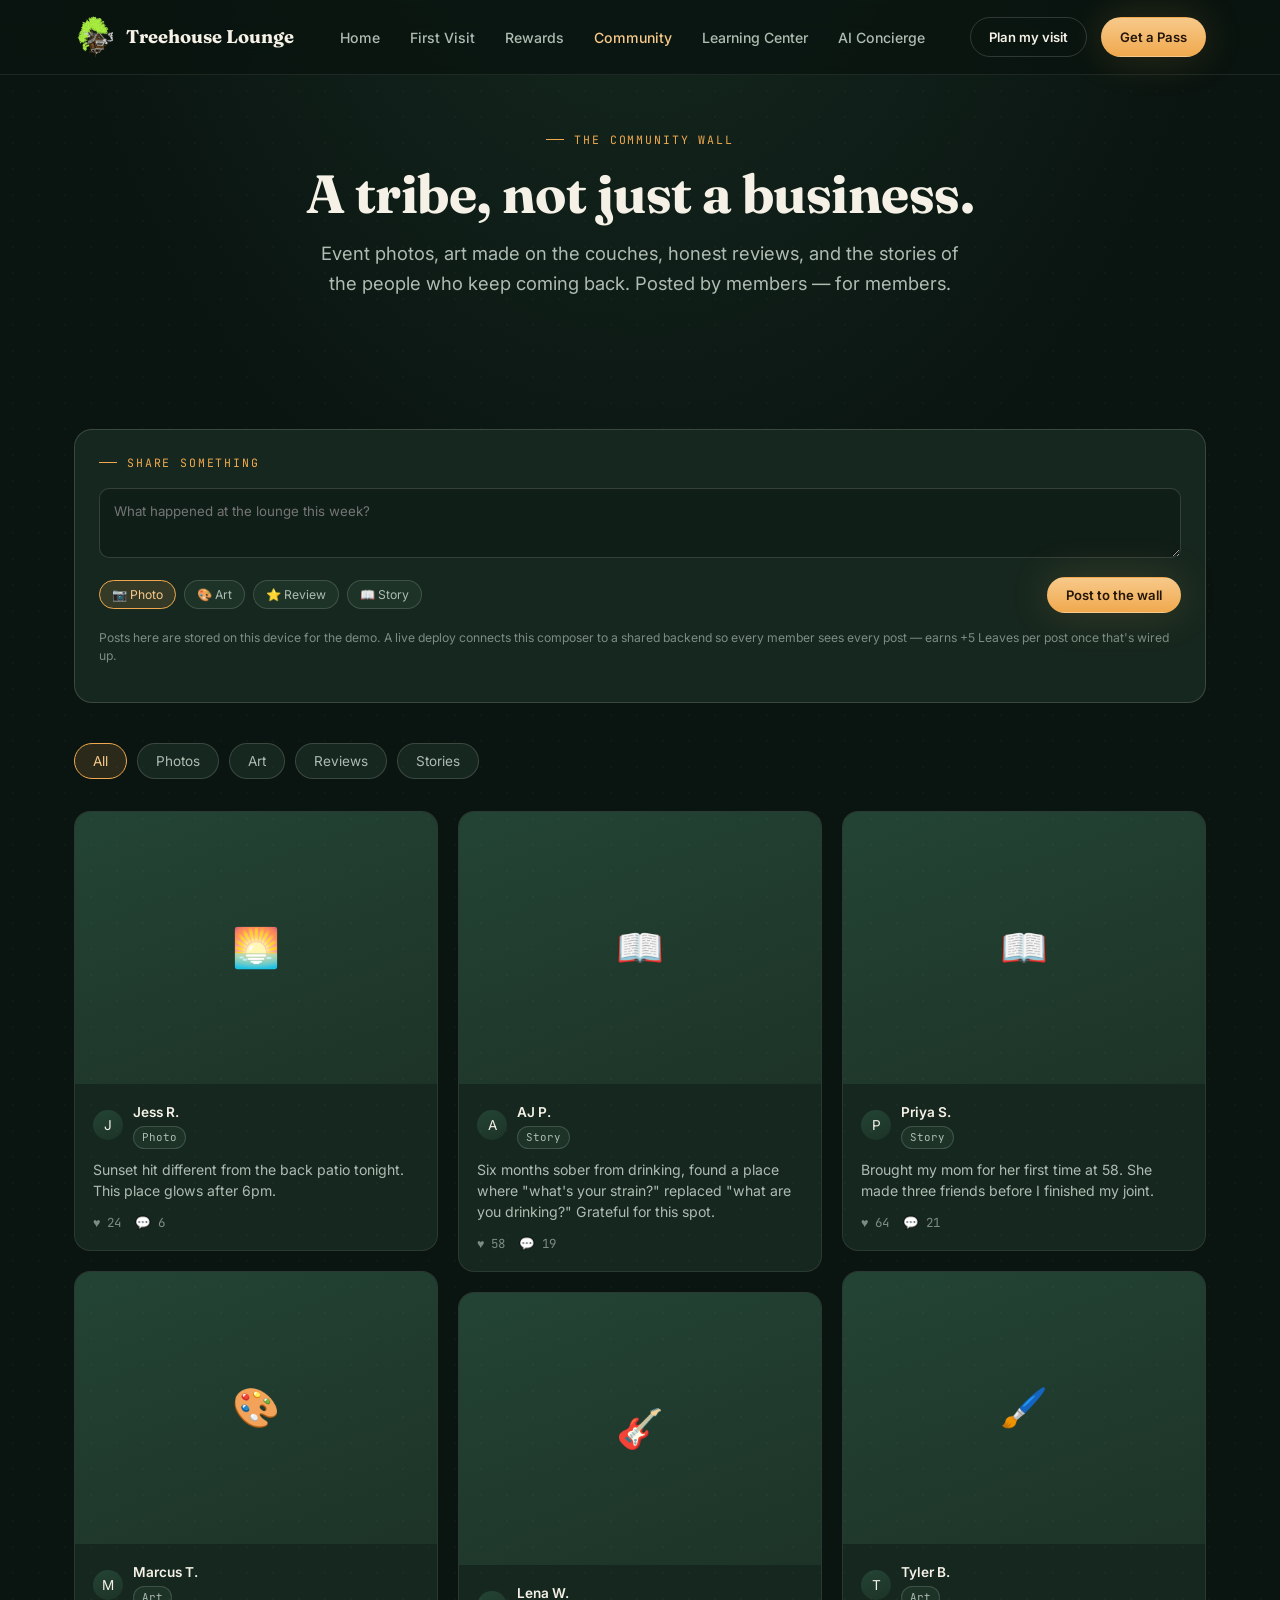
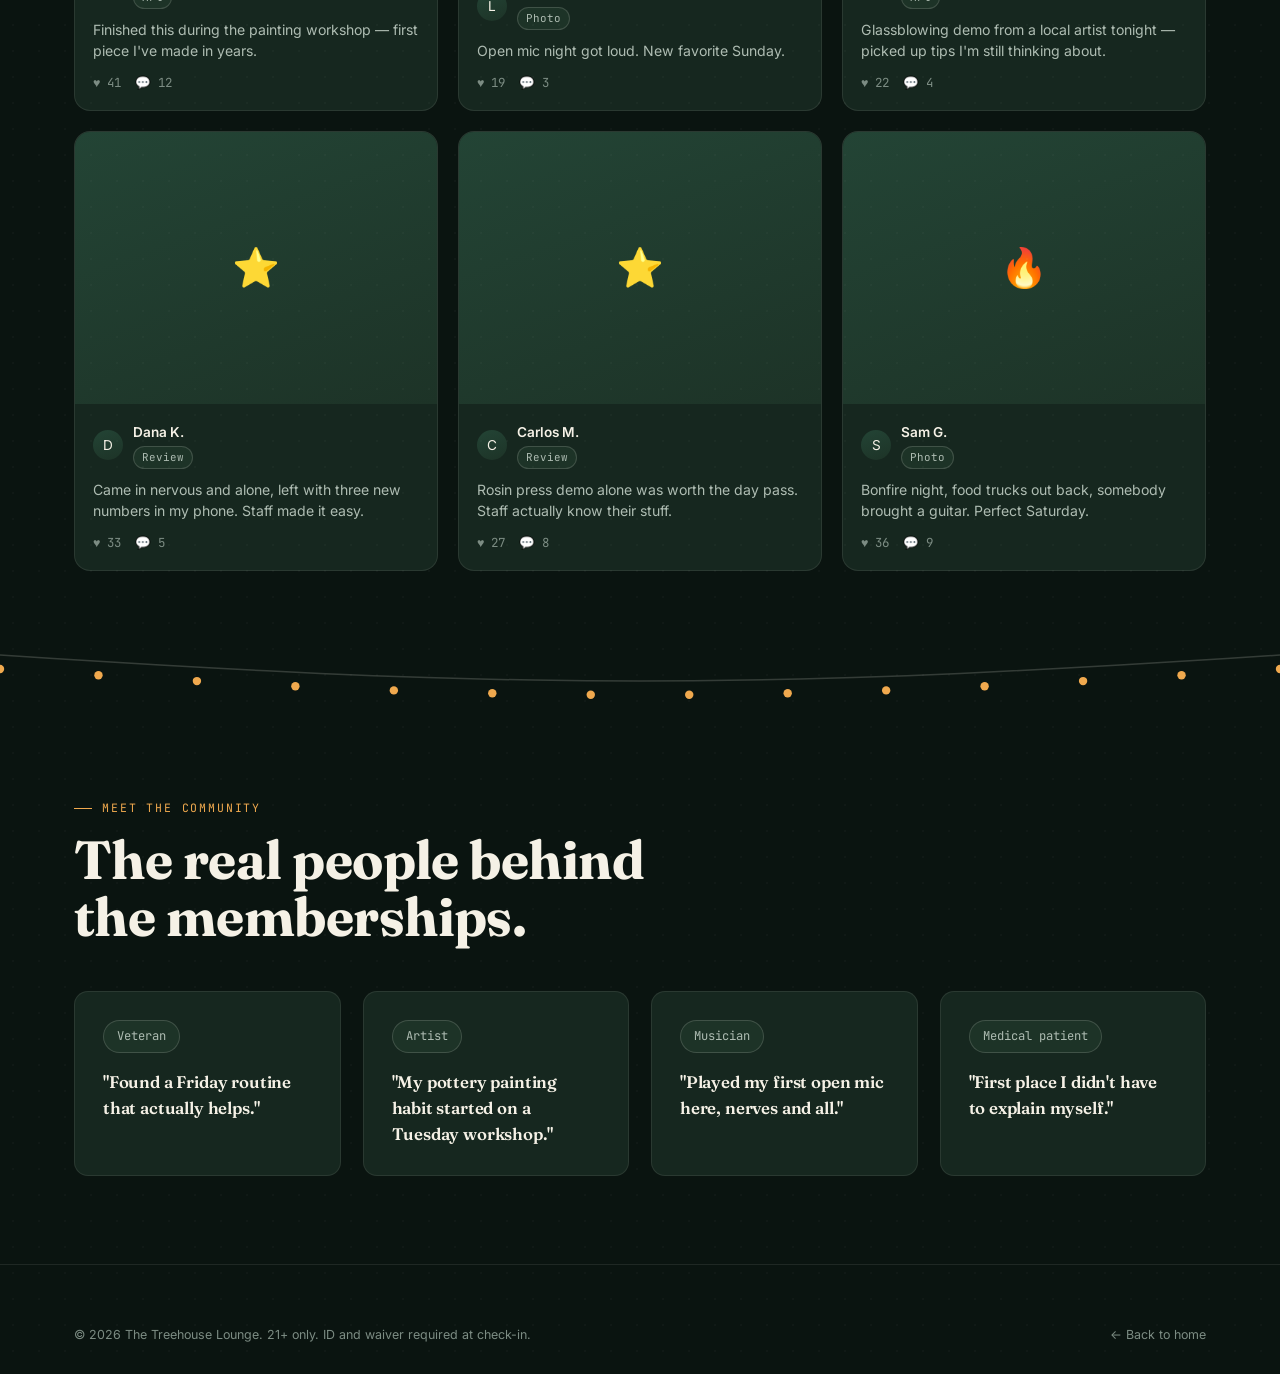
==== community.html @ f5240e6f "Add files via upload" ====
<!DOCTYPE html>
<html lang="en">
<head>
<meta charset="UTF-8">
<meta name="viewport" content="width=device-width, initial-scale=1.0">
<title>Community Wall — Meet the Treehouse Regulars | The Treehouse Lounge</title>
<meta name="description" content="Photos, art, reviews, and stories from the Treehouse Lounge community. See what members are sharing — and add your own.">
<link rel="canonical" href="https://treehousemo.com/community.html">
<meta property="og:title" content="Community Wall — Meet the Treehouse Regulars | The Treehouse Lounge">
<meta property="og:description" content="Photos, art, reviews, and stories from the Treehouse Lounge community. See what members are sharing — and add your own.">
<meta property="og:image" content="https://treehousemo.com/logo-full.png">
<meta property="og:url" content="https://treehousemo.com/community.html">
<meta property="og:type" content="website">
<meta name="twitter:card" content="summary_large_image">
<link rel="icon" type="image/png" href="favicon-32.png">
<link rel="apple-touch-icon" href="favicon-180.png">
<link rel="stylesheet" href="styles.css">
<style>
  .filter-row{display:flex; gap:10px; flex-wrap:wrap; margin-bottom:32px;}
  .filter-row button{padding:9px 18px; border-radius:999px; background:var(--surface-2); border:1px solid var(--line-strong); color:var(--sage); font-size:.85rem;}
  .filter-row button.active{background:var(--amber-dim); border-color:var(--amber); color:var(--amber-soft);}
  .wall-masonry{columns:3 280px; column-gap:20px;}
  .wall-post{break-inside:avoid; margin-bottom:20px; background:var(--surface-2); border:1px solid var(--line); border-radius:16px; overflow:hidden;}
  .wall-post .media{aspect-ratio:4/3; display:flex; align-items:center; justify-content:center; font-size:2.4rem;}
  .wall-post .body{padding:18px;}
  .wall-post .meta{display:flex; align-items:center; gap:10px; margin-bottom:10px;}
  .avatar{width:30px; height:30px; border-radius:50%; background:linear-gradient(160deg,var(--pine),var(--surface-3)); display:flex; align-items:center; justify-content:center; font-size:.85rem;}
  .wall-post .text{font-size:.88rem; color:var(--sage); line-height:1.5;}
  .wall-post .stats{display:flex; gap:14px; margin-top:12px; font-size:.78rem; color:var(--sage-dim); font-family:var(--f-mono);}
  .composer{background:var(--surface-2); border:1px solid var(--line-strong); border-radius:18px; padding:24px; margin-bottom:40px;}
  .composer textarea{width:100%; background:var(--surface); border:1px solid var(--line-strong); border-radius:10px; padding:14px; color:var(--pale); font-family:var(--f-body); resize:vertical; min-height:70px;}
  .composer-row{display:flex; justify-content:space-between; align-items:center; margin-top:12px; gap:12px; flex-wrap:wrap;}
  .tag-pick{display:flex; gap:8px;}
  .tag-pick button{padding:6px 12px; border-radius:999px; background:var(--surface-3); border:1px solid var(--line-strong); color:var(--sage); font-size:.76rem;}
  .tag-pick button.sel{background:var(--amber-dim); border-color:var(--amber); color:var(--amber-soft);}
  @media (max-width:780px){.wall-masonry{columns:1 280px;}}
</style>
</head>
<body class="canopy-bg">

<nav class="site-nav">
  <div class="wrap">
    <a href="index.html" class="brand"><span class="brand-mark"><img src="logo-icon.png" alt="The Treehouse Lounge"></span> Treehouse Lounge</a>
    <ul class="nav-links">
      <li><a href="index.html">Home</a></li>
      <li><a href="first-visit.html">First Visit</a></li>
      <li><a href="rewards.html">Rewards</a></li>
      <li><a href="community.html" class="active">Community</a></li>
      <li><a href="learning.html">Learning Center</a></li>
      <li><a href="concierge.html">AI Concierge</a></li>
    </ul>
    <div class="nav-cta">
      <a href="first-visit.html" class="btn btn-ghost btn-sm">Plan my visit</a>
      <a href="index.html#memberships" class="btn btn-primary btn-sm">Get a Pass</a>
    </div>
    <button class="nav-toggle" aria-label="Menu" aria-expanded="false">☰</button>
  </div>
</nav>

<header class="section-tight">
  <div class="wrap center-col">
    <span class="eyebrow" style="justify-content:center;">The Community Wall</span>
    <h1 class="display-2 mt-16" style="max-width:20ch;">A tribe, not just a business.</h1>
    <p class="lede mt-16" style="max-width:54ch;">Event photos, art made on the couches, honest reviews, and the stories of the people who keep coming back. Posted by members — for members.</p>
  </div>
</header>

<section class="section-tight">
  <div class="wrap">

    <div class="composer" data-reveal>
      <span class="eyebrow">Share something</span>
      <textarea id="postText" placeholder="What happened at the lounge this week?" class="mt-16"></textarea>
      <div class="composer-row">
        <div class="tag-pick" id="tagPick">
          <button type="button" data-tag="Photo" class="sel">📷 Photo</button>
          <button type="button" data-tag="Art">🎨 Art</button>
          <button type="button" data-tag="Review">⭐ Review</button>
          <button type="button" data-tag="Story">📖 Story</button>
        </div>
        <button class="btn btn-primary btn-sm" id="postBtn">Post to the wall</button>
      </div>
      <p class="muted mt-16" style="font-size:.76rem;">Posts here are stored on this device for the demo. A live deploy connects this composer to a shared backend so every member sees every post — earns +5 Leaves per post once that's wired up.</p>
    </div>

    <div class="filter-row" id="filterRow">
      <button data-filter="all" class="active">All</button>
      <button data-filter="Photo">Photos</button>
      <button data-filter="Art">Art</button>
      <button data-filter="Review">Reviews</button>
      <button data-filter="Story">Stories</button>
    </div>

    <div class="wall-masonry" id="wall"></div>
  </div>
</section>

<div class="string-lights" aria-hidden="true"></div>

<!-- ============ MEMBER STORIES ============ -->
<section>
  <div class="wrap">
    <div class="section-head">
      <span class="eyebrow">Meet the community</span>
      <h2 class="display-2 mt-16">The real people behind the memberships.</h2>
    </div>
    <div class="grid grid-4">
      <div class="card" data-reveal><span class="pill">Veteran</span><h3 class="display-3 mt-16" style="font-size:1.05rem;">"Found a Friday routine that actually helps."</h3></div>
      <div class="card" data-reveal><span class="pill">Artist</span><h3 class="display-3 mt-16" style="font-size:1.05rem;">"My pottery painting habit started on a Tuesday workshop."</h3></div>
      <div class="card" data-reveal><span class="pill">Musician</span><h3 class="display-3 mt-16" style="font-size:1.05rem;">"Played my first open mic here, nerves and all."</h3></div>
      <div class="card" data-reveal><span class="pill">Medical patient</span><h3 class="display-3 mt-16" style="font-size:1.05rem;">"First place I didn't have to explain myself."</h3></div>
    </div>
  </div>
</section>

<footer>
  <div class="wrap">
    <div class="footer-bottom" style="border-top:none; padding-top:0;">
      <span>© <span data-year></span> The Treehouse Lounge. 21+ only. ID and waiver required at check-in.</span>
      <a href="index.html">← Back to home</a>
    </div>
  </div>
</footer>

<script src="main.js"></script>
<script>
(function(){
  const SEED = [
    {tag:'Photo', emoji:'🌅', name:'Jess R.', text:'Sunset hit different from the back patio tonight. This place glows after 6pm.', likes:24, comments:6},
    {tag:'Art', emoji:'🎨', name:'Marcus T.', text:'Finished this during the painting workshop — first piece I\'ve made in years.', likes:41, comments:12},
    {tag:'Review', emoji:'⭐', name:'Dana K.', text:'Came in nervous and alone, left with three new numbers in my phone. Staff made it easy.', likes:33, comments:5},
    {tag:'Story', emoji:'📖', name:'AJ P.', text:'Six months sober from drinking, found a place where "what\'s your strain?" replaced "what are you drinking?" Grateful for this spot.', likes:58, comments:19},
    {tag:'Photo', emoji:'🎸', name:'Lena W.', text:'Open mic night got loud. New favorite Sunday.', likes:19, comments:3},
    {tag:'Review', emoji:'⭐', name:'Carlos M.', text:'Rosin press demo alone was worth the day pass. Staff actually know their stuff.', likes:27, comments:8},
    {tag:'Story', emoji:'📖', name:'Priya S.', text:'Brought my mom for her first time at 58. She made three friends before I finished my joint.', likes:64, comments:21},
    {tag:'Art', emoji:'🖌️', name:'Tyler B.', text:'Glassblowing demo from a local artist tonight — picked up tips I\'m still thinking about.', likes:22, comments:4},
    {tag:'Photo', emoji:'🔥', name:'Sam G.', text:'Bonfire night, food trucks out back, somebody brought a guitar. Perfect Saturday.', likes:36, comments:9}
  ];

  let posts = JSON.parse(localStorage.getItem('th_wall_posts') || 'null') || SEED;
  let activeFilter = 'all';
  let activeTag = 'Photo';

  function save(){ localStorage.setItem('th_wall_posts', JSON.stringify(posts)); }

  function render(){
    const wall = document.getElementById('wall');
    const list = activeFilter === 'all' ? posts : posts.filter(p => p.tag === activeFilter);
    wall.innerHTML = list.map(p => `
      <div class="wall-post">
        <div class="media" style="background:linear-gradient(160deg, var(--pine), var(--surface-3));">${p.emoji}</div>
        <div class="body">
          <div class="meta"><div class="avatar">${p.name.charAt(0)}</div><div><div style="font-weight:600; font-size:.85rem;">${p.name}</div><span class="pill" style="padding:2px 8px; font-size:.68rem;">${p.tag}</span></div></div>
          <div class="text">${p.text}</div>
          <div class="stats"><span>♥ ${p.likes}</span><span>💬 ${p.comments}</span></div>
        </div>
      </div>
    `).join('');
  }

  document.getElementById('filterRow').addEventListener('click', (e) => {
    const btn = e.target.closest('button');
    if(!btn) return;
    document.querySelectorAll('#filterRow button').forEach(b => b.classList.remove('active'));
    btn.classList.add('active');
    activeFilter = btn.dataset.filter;
    render();
  });

  document.getElementById('tagPick').addEventListener('click', (e) => {
    const btn = e.target.closest('button');
    if(!btn) return;
    document.querySelectorAll('#tagPick button').forEach(b => b.classList.remove('sel'));
    btn.classList.add('sel');
    activeTag = btn.dataset.tag;
  });

  document.getElementById('postBtn').addEventListener('click', () => {
    const text = document.getElementById('postText').value.trim();
    if(!text) return;
    const emojis = {Photo:'📷', Art:'🎨', Review:'⭐', Story:'📖'};
    posts.unshift({ tag: activeTag, emoji: emojis[activeTag], name: 'You', text, likes:0, comments:0 });
    save();
    document.getElementById('postText').value = '';
    render();
  });

  render();
})();
</script>
</body>
</html>
---- styles.css ----
/* ============================================================
   THE TREEHOUSE LOUNGE — design system
   Concept: dusk in a forest canopy, string lights strung between
   branches, wood-warm lodge interior glowing against deep pine dark.
   ============================================================ */

@import url('https://fonts.googleapis.com/css2?family=Fraunces:ital,opsz,wght@0,9..144,400;0,9..144,500;0,9..144,600;0,9..144,700;0,9..144,800;0,9..144,900;1,9..144,500;1,9..144,600&family=Inter:wght@400;500;600;700;800&family=JetBrains+Mono:wght@400;500;600;700&display=swap');

:root{
  /* color */
  --void:#0a1410;
  --surface:#101e18;
  --surface-2:#16271f;
  --surface-3:#1d3327;
  --pine:#234435;
  --line:rgba(244,241,232,.09);
  --line-strong:rgba(244,241,232,.16);
  --amber:#f0a94e;
  --amber-soft:#f7c98a;
  --amber-dim:rgba(240,169,78,.14);
  --ember:#e8714a;
  --leaf:#7cb872;
  --sage:#aebcb2;
  --sage-dim:#7c8c83;
  --pale:#f5f1e6;

  /* type */
  --f-display:'Fraunces', serif;
  --f-body:'Inter', sans-serif;
  --f-mono:'JetBrains Mono', monospace;

  --radius:14px;
  --radius-sm:8px;
  --shadow-glow:0 0 40px rgba(240,169,78,.18);
}

*{box-sizing:border-box;}
html{scroll-behavior:smooth;}
body{
  margin:0;
  background:var(--void);
  color:var(--pale);
  font-family:var(--f-body);
  line-height:1.55;
  -webkit-font-smoothing:antialiased;
}
img{max-width:100%;display:block;}
a{color:inherit;text-decoration:none;}
ul{list-style:none;margin:0;padding:0;}
button{font-family:inherit;cursor:pointer;}

@media (prefers-reduced-motion: reduce){
  *{animation-duration:.001ms !important; animation-iteration-count:1 !important; transition-duration:.001ms !important; scroll-behavior:auto !important;}
}

/* background texture: a faint scatter of leaf-shaped dots, like dappled
   canopy light, used behind hero/dark sections */
.canopy-bg{
  position:relative;
  background:
    radial-gradient(ellipse 80% 50% at 50% -10%, rgba(35,68,53,.55), transparent 60%),
    var(--void);
}
.canopy-bg::before{
  content:"";
  position:absolute; inset:0;
  background-image:
    radial-gradient(rgba(244,241,232,.05) 1px, transparent 1px);
  background-size:26px 26px;
  opacity:.5;
  pointer-events:none;
}

.wrap{max-width:1180px; margin:0 auto; padding:0 24px;}

/* ---------- type ---------- */
h1,h2,h3,h4{font-family:var(--f-display); color:var(--pale); margin:0; font-weight:700; letter-spacing:-.01em;}
.display-1{font-size:clamp(2.6rem,6vw,5rem); font-weight:800; line-height:1.02; letter-spacing:-.02em;}
.display-2{font-size:clamp(2rem,4.2vw,3.4rem); font-weight:700; line-height:1.06;}
.display-3{font-size:clamp(1.5rem,2.6vw,2.1rem); font-weight:600;}
.eyebrow{
  font-family:var(--f-mono); text-transform:uppercase; letter-spacing:.16em;
  font-size:.72rem; color:var(--amber); display:flex; align-items:center; gap:10px;
}
.eyebrow::before{content:""; width:18px; height:1px; background:var(--amber);}
.lede{font-size:1.15rem; color:var(--sage); max-width:60ch; line-height:1.65;}
.mono{font-family:var(--f-mono);}
.italic-accent{font-style:italic; color:var(--amber-soft); font-weight:500;}

/* ---------- buttons ---------- */
.btn{
  display:inline-flex; align-items:center; justify-content:center; gap:8px;
  padding:14px 28px; border-radius:999px; font-weight:600; font-size:.95rem;
  border:1px solid transparent; transition:transform .2s ease, box-shadow .2s ease, background .2s ease, border-color .2s ease;
  white-space:nowrap;
}
.btn-primary{ background:linear-gradient(180deg,var(--amber-soft),var(--amber)); color:#23150a; box-shadow:var(--shadow-glow);}
.btn-primary:hover{transform:translateY(-2px); box-shadow:0 0 50px rgba(240,169,78,.3);}
.btn-ghost{background:transparent; color:var(--pale); border-color:var(--line-strong);}
.btn-ghost:hover{border-color:var(--amber); color:var(--amber-soft);}
.btn-sm{padding:9px 18px; font-size:.82rem;}
.btn-block{width:100%;}

/* ---------- nav ---------- */
.site-nav{
  position:sticky; top:0; z-index:50;
  background:rgba(10,20,16,.85); backdrop-filter:blur(14px);
  border-bottom:1px solid var(--line);
}
.site-nav .wrap{display:flex; align-items:center; justify-content:space-between; height:74px;}
.brand{display:flex; align-items:center; gap:10px; font-family:var(--f-display); font-weight:700; font-size:1.15rem; color:var(--pale);}
.brand-mark{
  width:42px; height:42px;
  display:flex; align-items:center; justify-content:center;
  flex-shrink:0;
}
.brand-mark img{width:100%; height:100%; object-fit:contain; display:block;}
.nav-links{display:flex; align-items:center; gap:30px;}
.nav-links a{font-size:.88rem; color:var(--sage); font-weight:500; transition:color .2s;}
.nav-links a:hover, .nav-links a.active{color:var(--amber-soft);}
.nav-cta{display:flex; align-items:center; gap:14px;}
.nav-toggle{display:none; background:none; border:1px solid var(--line-strong); color:var(--pale); width:42px; height:42px; border-radius:8px; align-items:center; justify-content:center;}

@media (max-width:880px){
  .nav-links{position:fixed; inset:74px 0 0 0; background:var(--void); flex-direction:column; padding:30px 24px; gap:0; transform:translateY(-110%); transition:transform .3s ease; border-top:1px solid var(--line);}
  .nav-links.open{transform:translateY(0);}
  .nav-links a{width:100%; padding:16px 0; border-bottom:1px solid var(--line); font-size:1rem;}
  .nav-toggle{display:flex;}
  .nav-cta .btn-ghost{display:none;}
}

/* ---------- string lights divider (signature element) ---------- */
.string-lights{
  position:relative; height:64px; overflow:hidden;
}
.string-lights svg{width:100%; height:100%; display:block;}
.bulb{ animation:flicker 3.4s ease-in-out infinite; transform-origin:center; }
.bulb:nth-child(odd){animation-delay:.6s;}
.bulb:nth-child(3n){animation-delay:1.3s;}
.bulb:nth-child(5n){animation-delay:2s;}
@keyframes flicker{
  0%,100%{opacity:1; filter:drop-shadow(0 0 6px rgba(240,169,78,.9));}
  50%{opacity:.55; filter:drop-shadow(0 0 2px rgba(240,169,78,.5));}
}

/* ---------- live ticker strip ---------- */
.ticker{
  border-top:1px solid var(--line); border-bottom:1px solid var(--line);
  background:var(--surface);
}
.ticker .wrap{display:flex; flex-wrap:wrap; gap:0;}
.ticker-item{
  flex:1; min-width:150px; padding:18px 20px; border-right:1px solid var(--line);
  display:flex; flex-direction:column; gap:4px;
}
.ticker-item:last-child{border-right:none;}
.ticker-label{font-family:var(--f-mono); font-size:.68rem; text-transform:uppercase; letter-spacing:.1em; color:var(--sage-dim);}
.ticker-value{font-family:var(--f-mono); font-size:1.5rem; font-weight:700; color:var(--amber-soft); display:flex; align-items:baseline; gap:6px;}
.pulse-dot{width:8px; height:8px; border-radius:50%; background:var(--leaf); box-shadow:0 0 0 0 rgba(124,184,114,.6); animation:pulse 2s infinite;}
@keyframes pulse{0%{box-shadow:0 0 0 0 rgba(124,184,114,.55);}70%{box-shadow:0 0 0 10px rgba(124,184,114,0);}100%{box-shadow:0 0 0 0 rgba(124,184,114,0);}}

/* ---------- section scaffolding ---------- */
section{padding:88px 0;}
.section-tight{padding:56px 0;}
.section-head{max-width:640px; margin-bottom:46px;}
.section-head .eyebrow{margin-bottom:14px;}
.section-head h2{margin-top:10px;}

/* ---------- cards ---------- */
.card{
  background:var(--surface-2); border:1px solid var(--line); border-radius:var(--radius);
  padding:28px; transition:border-color .25s ease, transform .25s ease;
}
.card:hover{border-color:var(--line-strong); transform:translateY(-3px);}

.grid{display:grid; gap:22px;}
.grid-2{grid-template-columns:repeat(2,1fr);}
.grid-3{grid-template-columns:repeat(3,1fr);}
.grid-4{grid-template-columns:repeat(4,1fr);}
.grid-5{grid-template-columns:repeat(5,1fr);}
@media (max-width:980px){.grid-3,.grid-4,.grid-5{grid-template-columns:repeat(2,1fr);}}
@media (max-width:620px){.grid-2,.grid-3,.grid-4,.grid-5{grid-template-columns:1fr;}}

/* ---------- membership cards ---------- */
.tier-card{
  background:var(--surface-2); border:1px solid var(--line); border-radius:var(--radius);
  padding:32px; display:flex; flex-direction:column; gap:18px; position:relative;
}
.tier-card.featured{border-color:var(--amber); box-shadow:var(--shadow-glow); background:linear-gradient(180deg,var(--surface-3),var(--surface-2));}
.tier-badge{position:absolute; top:-13px; left:28px; background:var(--amber); color:#23150a; font-family:var(--f-mono); font-size:.66rem; font-weight:700; letter-spacing:.08em; text-transform:uppercase; padding:5px 12px; border-radius:999px;}
.tier-name{font-family:var(--f-mono); text-transform:uppercase; letter-spacing:.1em; font-size:.78rem; color:var(--sage);}
.tier-price{display:flex; align-items:baseline; gap:6px;}
.tier-price .amt{font-family:var(--f-display); font-size:2.6rem; font-weight:700; color:var(--pale);}
.tier-price .per{color:var(--sage-dim); font-size:.85rem;}
.tier-list{display:flex; flex-direction:column; gap:10px; font-size:.9rem; color:var(--sage);}
.tier-list li{display:flex; gap:10px; align-items:flex-start;}
.check{color:var(--leaf); flex-shrink:0; margin-top:2px;}

/* ---------- countdown ---------- */
.countdown{display:flex; gap:14px;}
.countdown .unit{text-align:center;}
.countdown .num{font-family:var(--f-mono); font-size:1.9rem; font-weight:700; color:var(--amber-soft); background:var(--surface-3); border:1px solid var(--line-strong); border-radius:var(--radius-sm); padding:10px 14px; min-width:62px;}
.countdown .lbl{font-family:var(--f-mono); font-size:.62rem; text-transform:uppercase; letter-spacing:.1em; color:var(--sage-dim); margin-top:6px; display:block;}

/* ---------- badges / pills ---------- */
.pill{display:inline-flex; align-items:center; gap:6px; padding:6px 13px; border-radius:999px; background:var(--surface-3); border:1px solid var(--line-strong); font-size:.76rem; color:var(--sage); font-family:var(--f-mono);}
.pill-amber{background:var(--amber-dim); border-color:rgba(240,169,78,.35); color:var(--amber-soft);}
.pill-leaf{background:rgba(124,184,114,.12); border-color:rgba(124,184,114,.35); color:var(--leaf);}

/* ---------- footer ---------- */
footer{border-top:1px solid var(--line); background:var(--void); padding:60px 0 30px;}
.footer-grid{display:grid; grid-template-columns:1.4fr 1fr 1fr 1fr; gap:40px; margin-bottom:50px;}
.footer-grid h4{font-family:var(--f-mono); text-transform:uppercase; font-size:.72rem; letter-spacing:.1em; color:var(--sage-dim); margin-bottom:16px;}
.footer-grid a, .footer-grid p{color:var(--sage); font-size:.88rem; display:block; margin-bottom:10px;}
.footer-grid a:hover{color:var(--amber-soft);}
.footer-bottom{display:flex; justify-content:space-between; align-items:center; padding-top:24px; border-top:1px solid var(--line); font-size:.78rem; color:var(--sage-dim); flex-wrap:wrap; gap:12px;}
@media (max-width:780px){.footer-grid{grid-template-columns:1fr 1fr;}}

/* ---------- sticky bottom CTA bar (mobile) ---------- */
.sticky-cta{
  position:fixed; left:0; right:0; bottom:0; z-index:60;
  background:rgba(16,30,24,.96); backdrop-filter:blur(10px);
  border-top:1px solid var(--line-strong);
  padding:12px 16px; display:none; align-items:center; justify-content:space-between; gap:12px;
}
@media (max-width:780px){.sticky-cta{display:flex;}}
.sticky-cta .meta{font-size:.78rem; color:var(--sage);}
.sticky-cta .meta b{color:var(--amber-soft); font-family:var(--f-mono);}

/* ---------- hero photo block (CSS-rendered scene, no stock imagery) ---------- */
.scene{
  position:relative; border-radius:20px; overflow:hidden; border:1px solid var(--line-strong);
  background:
    radial-gradient(120% 90% at 18% 0%, rgba(232,113,74,.22), transparent 55%),
    radial-gradient(90% 70% at 85% 100%, rgba(240,169,78,.18), transparent 55%),
    linear-gradient(180deg,#0c1a14 0%, #0a1410 100%);
  min-height:380px;
}
.scene .silhouette{position:absolute; inset:0; opacity:.9;}

/* utility */
.flex{display:flex;}
.items-center{align-items:center;}
.justify-between{justify-content:space-between;}
.gap-8{gap:8px;} .gap-12{gap:12px;} .gap-16{gap:16px;} .gap-24{gap:24px;}
.mt-8{margin-top:8px;} .mt-16{margin-top:16px;} .mt-24{margin-top:24px;} .mt-32{margin-top:32px;} .mt-48{margin-top:48px;}
.text-center{text-align:center;}
.center-col{display:flex; flex-direction:column; align-items:center; text-align:center;}
.muted{color:var(--sage-dim);}
.fade-in{animation:fadeIn .7s ease both;}
@keyframes fadeIn{from{opacity:0; transform:translateY(14px);} to{opacity:1; transform:translateY(0);}}
[data-reveal]{opacity:0; transform:translateY(18px); transition:opacity .7s ease, transform .7s ease;}
[data-reveal].in{opacity:1; transform:translateY(0);}
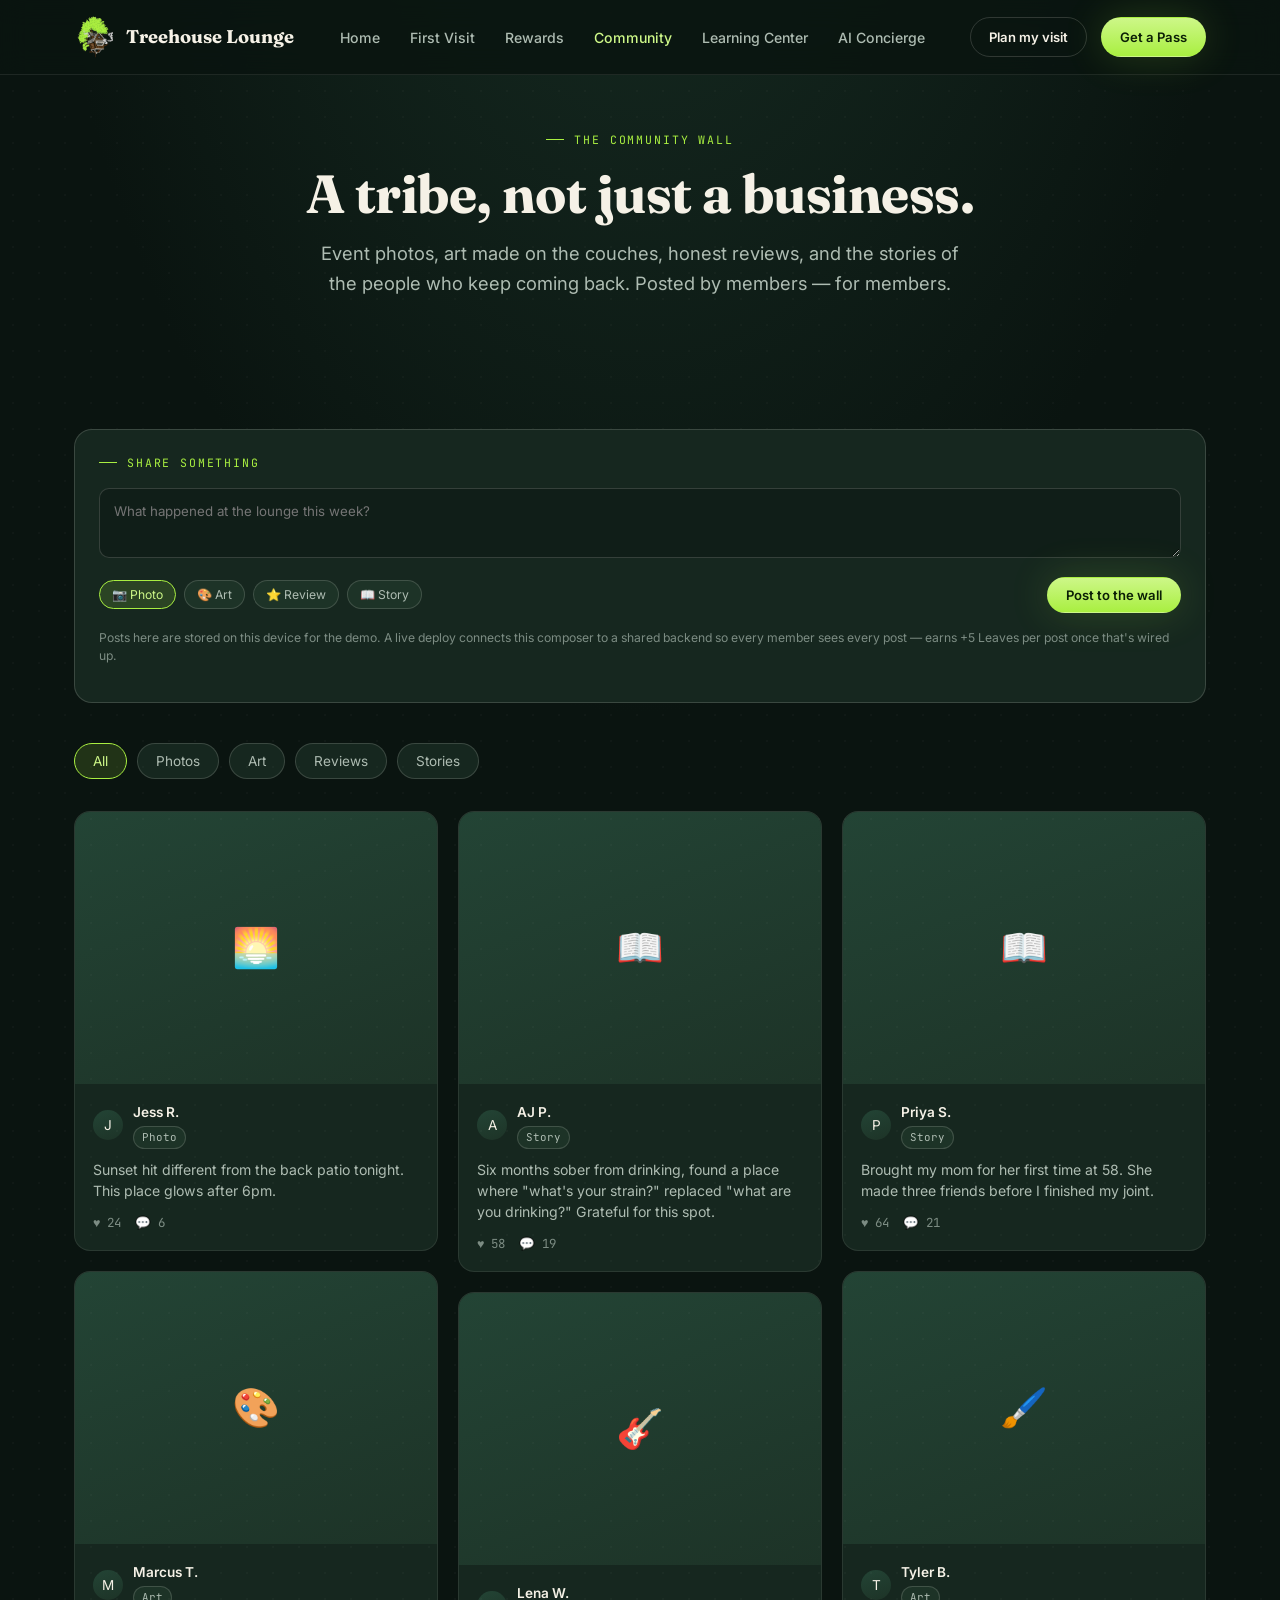
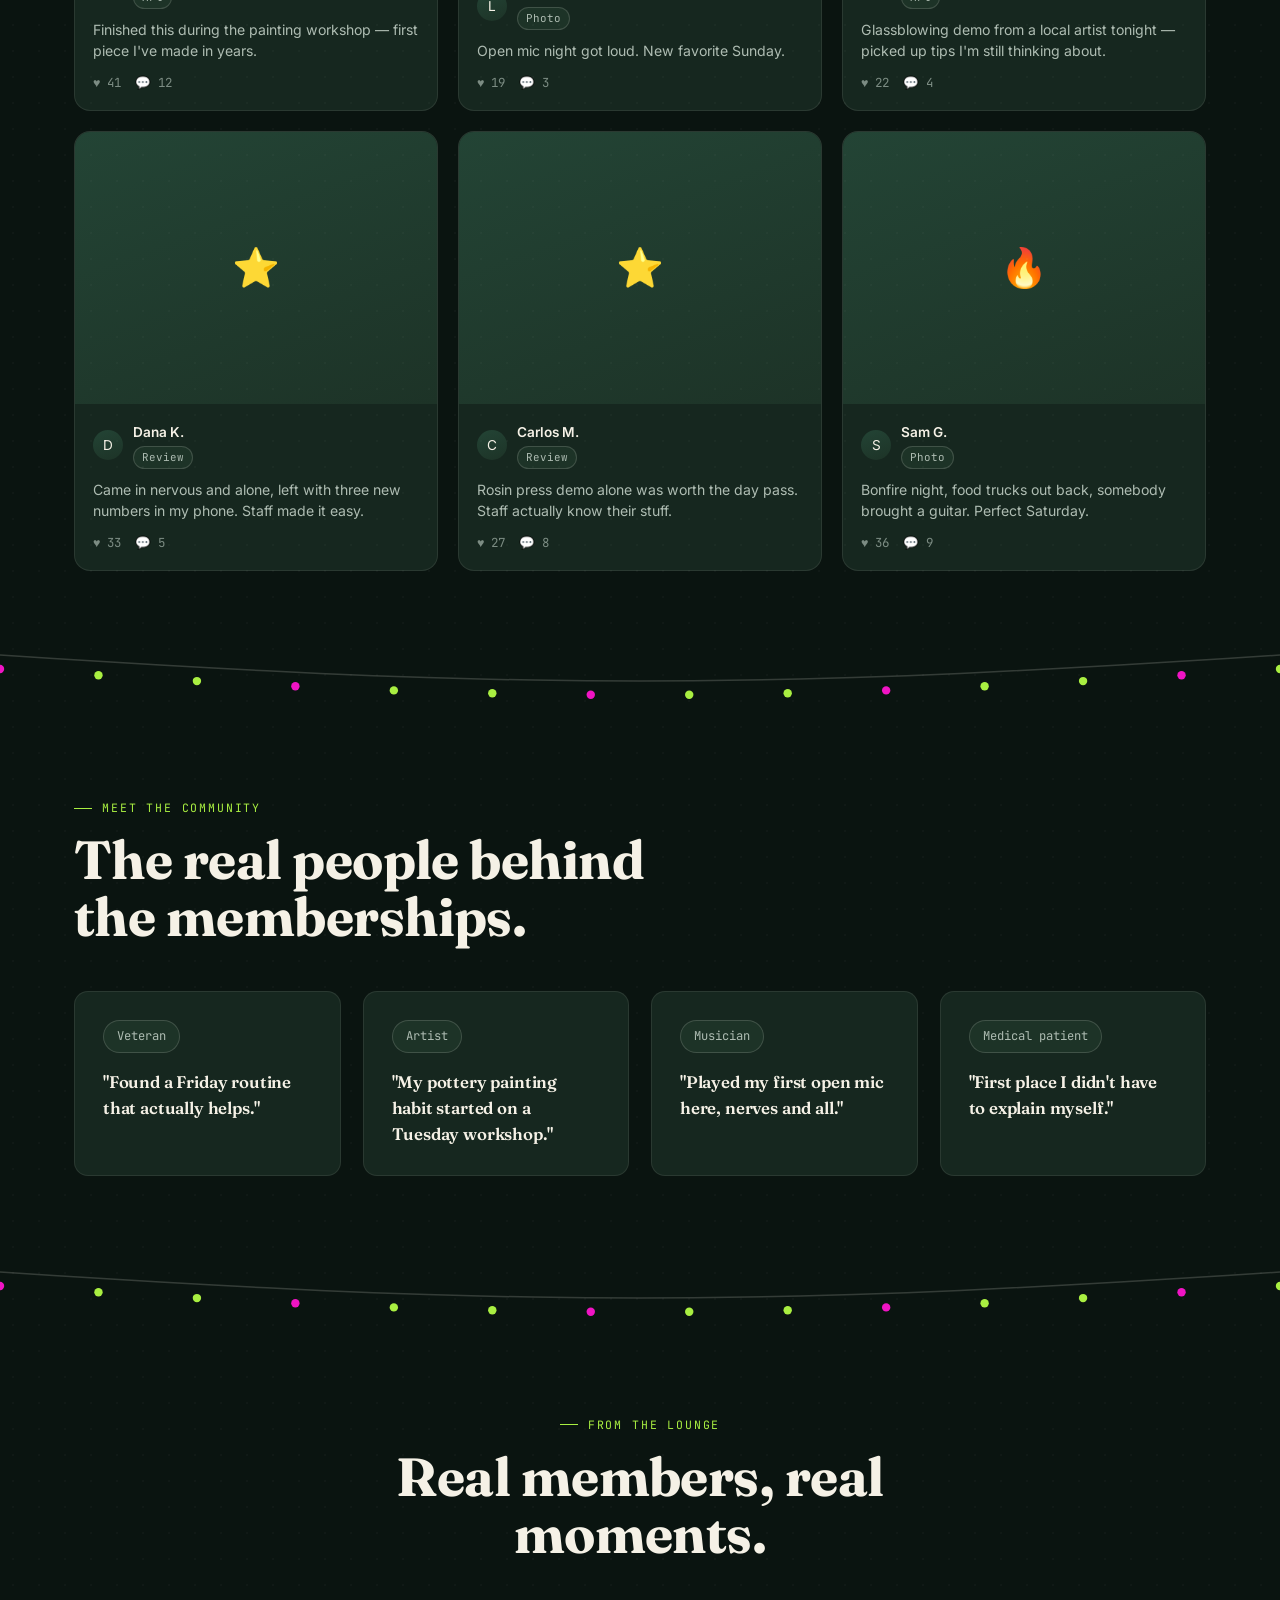
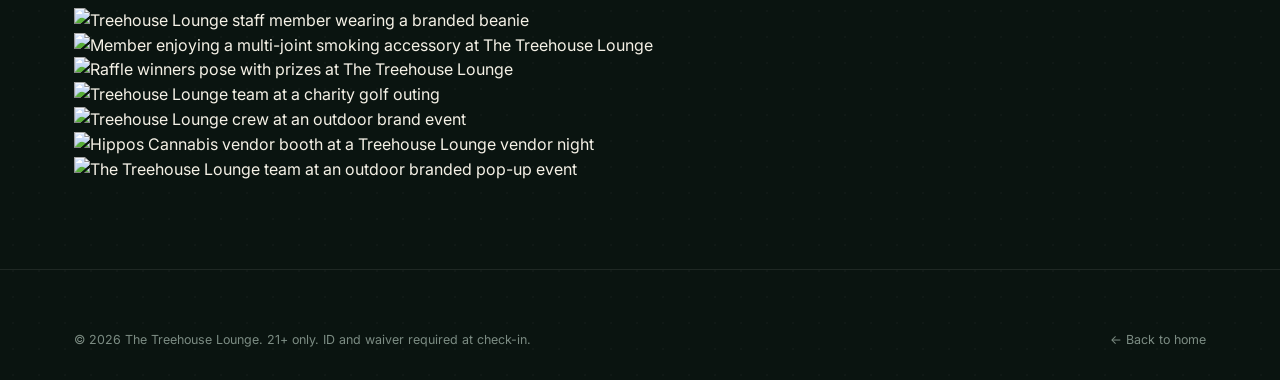
==== commit 2516298e: "Add files via upload" ====
--- a/community.html
+++ b/community.html
@@ -113,6 +113,41 @@
   </div>
 </section>
 
+<div class="string-lights" aria-hidden="true"></div>
+
+<!-- ============ PHOTO GALLERY ============ -->
+<section>
+  <div class="wrap">
+    <div class="section-head text-center" style="margin:0 auto 46px;">
+      <span class="eyebrow" style="justify-content:center;">From the lounge</span>
+      <h2 class="display-2 mt-16">Real members, real moments.</h2>
+    </div>
+    <div class="photo-grid" data-reveal>
+      <a href="treehouse-lounge-staff-member-branded-beanie.jpg" class="tall" target="_blank" rel="noopener">
+        <img src="treehouse-lounge-staff-member-branded-beanie.jpg" alt="Treehouse Lounge staff member wearing a branded beanie" loading="lazy">
+      </a>
+      <a href="treehouse-lounge-member-smoke-session-nixa-mo.jpg" target="_blank" rel="noopener">
+        <img src="treehouse-lounge-member-smoke-session-nixa-mo.jpg" alt="Member enjoying a multi-joint smoking accessory at The Treehouse Lounge" loading="lazy">
+      </a>
+      <a href="treehouse-lounge-raffle-winners-group-photo.jpg" target="_blank" rel="noopener">
+        <img src="treehouse-lounge-raffle-winners-group-photo.jpg" alt="Raffle winners pose with prizes at The Treehouse Lounge" loading="lazy">
+      </a>
+      <a href="treehouse-lounge-charity-golf-outing.jpg" target="_blank" rel="noopener">
+        <img src="treehouse-lounge-charity-golf-outing.jpg" alt="Treehouse Lounge team at a charity golf outing" loading="lazy">
+      </a>
+      <a href="treehouse-lounge-illicit-brand-outdoor-event.jpg" class="wide" target="_blank" rel="noopener">
+        <img src="treehouse-lounge-illicit-brand-outdoor-event.jpg" alt="Treehouse Lounge crew at an outdoor brand event" loading="lazy">
+      </a>
+      <a href="treehouse-lounge-hippos-dispensary-vendor-night.jpg" target="_blank" rel="noopener">
+        <img src="treehouse-lounge-hippos-dispensary-vendor-night.jpg" alt="Hippos Cannabis vendor booth at a Treehouse Lounge vendor night" loading="lazy">
+      </a>
+      <a href="treehouse-lounge-branded-tent-team-event.jpg" target="_blank" rel="noopener">
+        <img src="treehouse-lounge-branded-tent-team-event.jpg" alt="The Treehouse Lounge team at an outdoor branded pop-up event" loading="lazy">
+      </a>
+    </div>
+  </div>
+</section>
+
 <footer>
   <div class="wrap">
     <div class="footer-bottom" style="border-top:none; padding-top:0;">
--- a/styles.css
+++ b/styles.css
@@ -15,10 +15,10 @@
   --pine:#234435;
   --line:rgba(244,241,232,.09);
   --line-strong:rgba(244,241,232,.16);
-  --amber:#f0a94e;
-  --amber-soft:#f7c98a;
-  --amber-dim:rgba(240,169,78,.14);
-  --ember:#e8714a;
+  --amber:#a9ef41;
+  --amber-soft:#cdf788;
+  --amber-dim:rgba(169,239,65,.14);
+  --ember:#f014c4;
   --leaf:#7cb872;
   --sage:#aebcb2;
   --sage-dim:#7c8c83;
@@ -31,7 +31,7 @@
 
   --radius:14px;
   --radius-sm:8px;
-  --shadow-glow:0 0 40px rgba(240,169,78,.18);
+  --shadow-glow:0 0 40px rgba(169,239,65,.18);
 }
 
 *{box-sizing:border-box;}
@@ -94,8 +94,8 @@
   border:1px solid transparent; transition:transform .2s ease, box-shadow .2s ease, background .2s ease, border-color .2s ease;
   white-space:nowrap;
 }
-.btn-primary{ background:linear-gradient(180deg,var(--amber-soft),var(--amber)); color:#23150a; box-shadow:var(--shadow-glow);}
-.btn-primary:hover{transform:translateY(-2px); box-shadow:0 0 50px rgba(240,169,78,.3);}
+.btn-primary{ background:linear-gradient(180deg,var(--amber-soft),var(--amber)); color:#0b1f06; box-shadow:var(--shadow-glow);}
+.btn-primary:hover{transform:translateY(-2px); box-shadow:0 0 50px rgba(169,239,65,.3);}
 .btn-ghost{background:transparent; color:var(--pale); border-color:var(--line-strong);}
 .btn-ghost:hover{border-color:var(--amber); color:var(--amber-soft);}
 .btn-sm{padding:9px 18px; font-size:.82rem;}
@@ -139,8 +139,8 @@
 .bulb:nth-child(3n){animation-delay:1.3s;}
 .bulb:nth-child(5n){animation-delay:2s;}
 @keyframes flicker{
-  0%,100%{opacity:1; filter:drop-shadow(0 0 6px rgba(240,169,78,.9));}
-  50%{opacity:.55; filter:drop-shadow(0 0 2px rgba(240,169,78,.5));}
+  0%,100%{opacity:1; filter:drop-shadow(0 0 6px rgba(169,239,65,.9));}
+  50%{opacity:.55; filter:drop-shadow(0 0 2px rgba(169,239,65,.5));}
 }
 
 /* ---------- live ticker strip ---------- */
@@ -187,7 +187,7 @@
   padding:32px; display:flex; flex-direction:column; gap:18px; position:relative;
 }
 .tier-card.featured{border-color:var(--amber); box-shadow:var(--shadow-glow); background:linear-gradient(180deg,var(--surface-3),var(--surface-2));}
-.tier-badge{position:absolute; top:-13px; left:28px; background:var(--amber); color:#23150a; font-family:var(--f-mono); font-size:.66rem; font-weight:700; letter-spacing:.08em; text-transform:uppercase; padding:5px 12px; border-radius:999px;}
+.tier-badge{position:absolute; top:-13px; left:28px; background:var(--amber); color:#0b1f06; font-family:var(--f-mono); font-size:.66rem; font-weight:700; letter-spacing:.08em; text-transform:uppercase; padding:5px 12px; border-radius:999px;}
 .tier-name{font-family:var(--f-mono); text-transform:uppercase; letter-spacing:.1em; font-size:.78rem; color:var(--sage);}
 .tier-price{display:flex; align-items:baseline; gap:6px;}
 .tier-price .amt{font-family:var(--f-display); font-size:2.6rem; font-weight:700; color:var(--pale);}
@@ -204,7 +204,7 @@
 
 /* ---------- badges / pills ---------- */
 .pill{display:inline-flex; align-items:center; gap:6px; padding:6px 13px; border-radius:999px; background:var(--surface-3); border:1px solid var(--line-strong); font-size:.76rem; color:var(--sage); font-family:var(--f-mono);}
-.pill-amber{background:var(--amber-dim); border-color:rgba(240,169,78,.35); color:var(--amber-soft);}
+.pill-amber{background:var(--amber-dim); border-color:rgba(169,239,65,.35); color:var(--amber-soft);}
 .pill-leaf{background:rgba(124,184,114,.12); border-color:rgba(124,184,114,.35); color:var(--leaf);}
 
 /* ---------- footer ---------- */
@@ -231,8 +231,8 @@
 .scene{
   position:relative; border-radius:20px; overflow:hidden; border:1px solid var(--line-strong);
   background:
-    radial-gradient(120% 90% at 18% 0%, rgba(232,113,74,.22), transparent 55%),
-    radial-gradient(90% 70% at 85% 100%, rgba(240,169,78,.18), transparent 55%),
+    radial-gradient(120% 90% at 18% 0%, rgba(240,20,196,.22), transparent 55%),
+    radial-gradient(90% 70% at 85% 100%, rgba(169,239,65,.18), transparent 55%),
     linear-gradient(180deg,#0c1a14 0%, #0a1410 100%);
   min-height:380px;
 }
